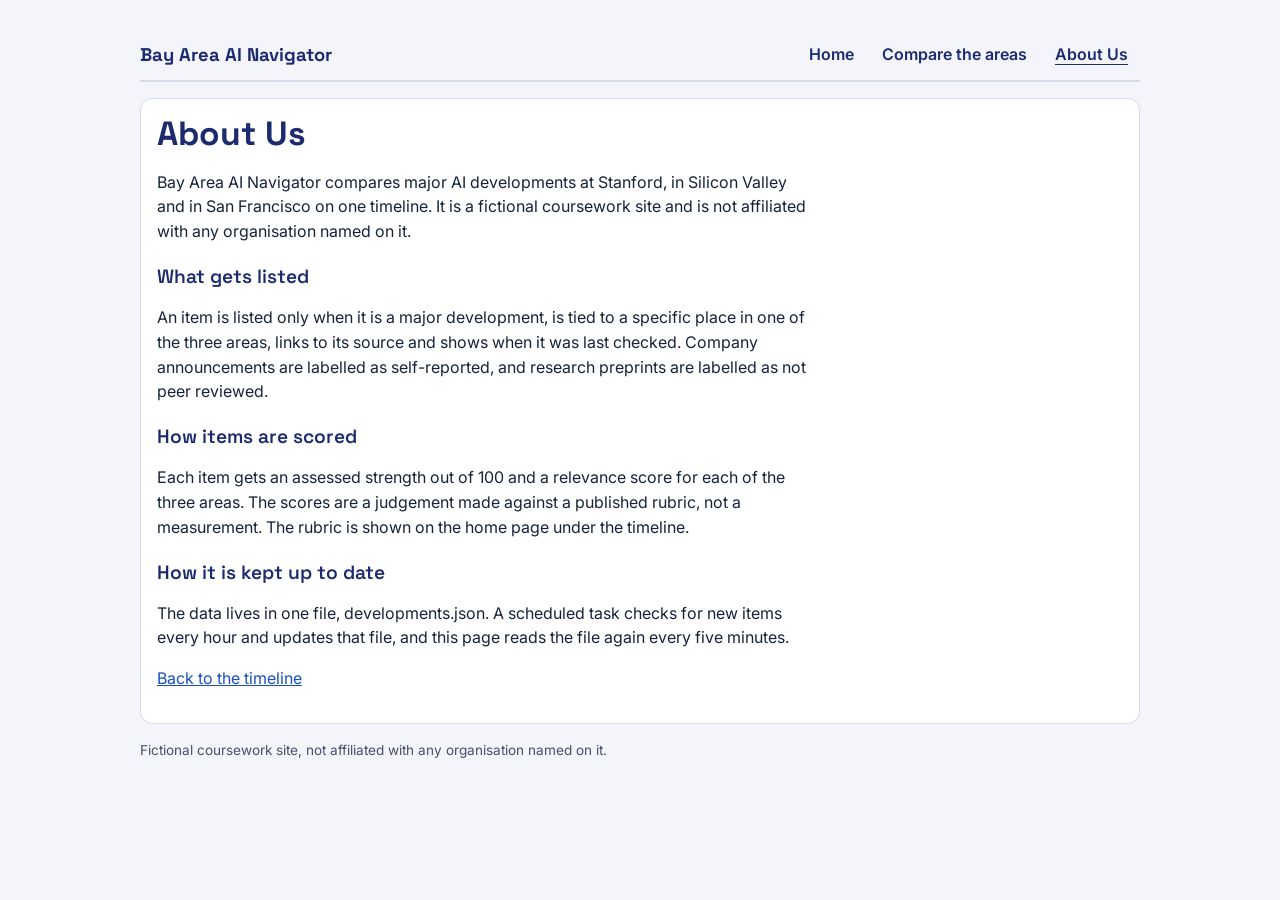
==== about.html @ d7800efb "Add header, clock, menu and About page; move CSS to style.css Co-Authored-By: Claude Sonnet 5.5 <nor" ====
<!DOCTYPE html>
<html lang="en">
<head>
<meta charset="UTF-8">
<meta name="viewport" content="width=device-width, initial-scale=1">
<title>About Us | Bay Area AI Navigator</title>
<meta name="description" content="What Bay Area AI Navigator is, how items are chosen and how they are assessed.">
<link rel="preconnect" href="https://fonts.googleapis.com">
<link rel="stylesheet" href="https://fonts.googleapis.com/css2?family=Inter:wght@400;600&family=Space+Grotesk:wght@600;700&display=swap">
<link rel="stylesheet" href="style.css">
</head>
<body>
<div class="wrap">
<header class="site">
  <div class="logo">Bay Area AI Navigator</div>
  <nav aria-label="Main navigation">
    <a href="index.html">Home</a>
    <a href="index.html#compare-heading">Compare the areas</a>
    <a href="about.html" aria-current="page">About Us</a>
  </nav>
</header>
<main class="panel about">
  <h1 style="margin:0 0 .5rem;font:700 clamp(1.5rem,4vw,2.1rem)/1.15 var(--display);color:var(--brand)">About Us</h1>
  <p>Bay Area AI Navigator compares major AI developments at Stanford, in Silicon Valley and in San Francisco on one timeline. It is a fictional coursework site and is not affiliated with any organisation named on it.</p>
  <h2>What gets listed</h2>
  <p>An item is listed only when it is a major development, is tied to a specific place in one of the three areas, links to its source and shows when it was last checked. Company announcements are labelled as self-reported, and research preprints are labelled as not peer reviewed.</p>
  <h2>How items are scored</h2>
  <p>Each item gets an assessed strength out of 100 and a relevance score for each of the three areas. The scores are a judgement made against a published rubric, not a measurement. The rubric is shown on the home page under the timeline.</p>
  <h2>How it is kept up to date</h2>
  <p>The data lives in one file, developments.json. A scheduled task checks for new items every hour and updates that file, and this page reads the file again every five minutes.</p>
  <p><a href="index.html">Back to the timeline</a></p>
</main>
<p class="foot">Fictional coursework site, not affiliated with any organisation named on it.</p>
</div>
</body>
</html>
---- style.css ----
:root{--bg:#f3f5fa;--surface:#fff;--ink:#17233a;--muted:#46516a;--line:#d5dbe8;--brand:#1c2a70;--on-brand:#fff;--soft:#e4e9f7;--panel:#f7f9fd;
--c-research:#2b3a8f;--c-education:#0b7a75;--c-funding:#a4531a;--c-mobility:#a4161a;--c-public:#6b3fa0;--c-infra:#4b5563;--link:#1a4fc4;
--display:"Space Grotesk",system-ui,sans-serif;--body:Inter,system-ui,"Segoe UI",Arial,sans-serif}
@media (prefers-color-scheme:dark){:root:not([data-theme="light"]){--bg:#0f1424;--surface:#171e33;--ink:#e8ecf8;--muted:#a9b3cc;--line:#2d3757;--brand:#aab8ff;--on-brand:#0f1424;--soft:#26305a;--panel:#1b2340;
--c-research:#8ea0ff;--c-education:#4fd1c5;--c-funding:#f0a35e;--c-mobility:#ff8a8a;--c-public:#c7a2ff;--c-infra:#aab3c4;--link:#8fb4ff;color-scheme:dark}}
:root[data-theme="dark"]{--bg:#0f1424;--surface:#171e33;--ink:#e8ecf8;--muted:#a9b3cc;--line:#2d3757;--brand:#aab8ff;--on-brand:#0f1424;--soft:#26305a;--panel:#1b2340;
--c-research:#8ea0ff;--c-education:#4fd1c5;--c-funding:#f0a35e;--c-mobility:#ff8a8a;--c-public:#c7a2ff;--c-infra:#aab3c4;--link:#8fb4ff;color-scheme:dark}
*{box-sizing:border-box}
body{background:var(--bg);color:var(--ink);font:16px/1.55 var(--body);padding-block:1.5rem 2.5rem;padding-left:max(16px,env(safe-area-inset-left,0px));padding-right:max(16px,env(safe-area-inset-right,0px))}
.wrap{max-width:1000px;margin:0 auto;display:grid;gap:1rem}
header h1{font:700 clamp(1.5rem,4vw,2.1rem)/1.15 var(--display);margin:0 0 .25rem;color:var(--brand);text-wrap:balance}
header p{margin:0;color:var(--muted);max-width:65ch}
.panel{background:var(--surface);border:1px solid var(--line);border-radius:12px;padding:1rem;min-width:0}
a{color:var(--link)}
#status,#summary{min-height:1.5em;margin:.25rem 0;color:var(--muted)}
.group{display:flex;flex-wrap:wrap;gap:.5rem;margin:.6rem 0}
button{font:inherit}
#controls button{min-height:44px;padding:.25rem .9rem;border:2px solid var(--brand);border-radius:22px;background:transparent;color:var(--brand);cursor:pointer;display:inline-flex;align-items:center;gap:.4rem}
#controls button[aria-pressed="true"]{background:var(--brand);color:var(--on-brand)}
#controls button:hover{background:var(--soft)} #controls button[aria-pressed="true"]:hover{background:var(--brand)}
#controls button:focus-visible,button.dot:focus-visible,a:focus-visible{outline:3px solid var(--ink);outline-offset:2px}
.mark{display:inline-block;width:18px;height:18px;flex:none}
.mark.circle{border-radius:50%}.mark.square{border-radius:2px}
.mark.diamond{clip-path:polygon(50% 0,100% 50%,50% 100%,0 50%)}.mark.triangle{clip-path:polygon(50% 0,100% 100%,0 100%)}
.mark.hexagon{clip-path:polygon(25% 0,75% 0,100% 50%,75% 100%,25% 100%,0 50%)}
.mark.cross{clip-path:polygon(35% 0,65% 0,65% 35%,100% 35%,100% 65%,65% 65%,65% 100%,35% 100%,35% 65%,0 65%,0 35%,35% 35%)}
#controls button[aria-pressed="true"] .mark{box-shadow:0 0 0 2px var(--on-brand)}
#timeline{margin-top:.75rem}
#axis{position:relative;height:1.6rem;margin-left:8.5rem}
#axis .tick{position:absolute;transform:translateX(-2px);font-size:.8rem;color:var(--muted);border-left:1px solid var(--line);padding-left:4px;white-space:nowrap}
#axis .tick.end{transform:translateX(calc(-100% + 2px));border-left:0;border-right:1px solid var(--line);padding-left:0;padding-right:4px}
.lane{display:grid;grid-template-columns:8.5rem 1fr;border-top:1px solid var(--line);align-items:start}
.lane-label{font:600 1rem var(--display);color:var(--brand);padding:.75rem .5rem .5rem 0}
.track{position:relative;min-height:48px}
.track .grid{position:absolute;top:0;bottom:0;width:1px;background:var(--line);opacity:.6}
button.dot{position:absolute;width:44px;height:44px;border:0;background:transparent;padding:0;margin:2px 0;cursor:pointer;display:flex;align-items:center;justify-content:center;border-radius:50%}
button.dot .mark{width:22px;height:22px}
button.dot:hover{background:var(--soft)} button.dot[aria-pressed="true"]{background:var(--soft);box-shadow:0 0 0 2px var(--brand)}
button.dot.dim{opacity:.3}
#detail{margin-top:1rem;padding:1rem;border:1px solid var(--line);border-radius:10px;background:var(--panel)}
#detail h3{margin:0 0 .25rem;font:600 1.1rem var(--display);color:var(--brand)} #detail p{margin:.25rem 0}
#list h3{font:600 1.1rem var(--display);color:var(--brand);margin:1rem 0 .25rem} #list ul{padding-left:1.25rem;margin:.25rem 0}
 #rubric{margin-top:1rem;color:var(--muted)} #rubric summary{cursor:pointer;color:var(--link);min-height:44px;display:flex;align-items:center} #rubric p{margin:.35rem 0;font-size:.92rem}
.foot{color:var(--muted);font-size:.85rem;margin:0}
@media (max-width:700px){#timeline{display:none}#views{display:none!important}}
@media (prefers-reduced-motion:no-preference){button{transition:background .15s}}
.site{display:flex;flex-wrap:wrap;justify-content:space-between;align-items:center;gap:.25rem .75rem;border-bottom:2px solid var(--line);padding-bottom:.25rem}
.logo{font:700 1.15rem var(--display);color:var(--brand)}
nav{display:flex;flex-wrap:wrap;gap:.25rem}
nav a{display:inline-flex;align-items:center;min-height:44px;padding:0 .75rem;color:var(--brand);text-decoration:none;font-weight:600;border-radius:8px}
nav a:hover{background:var(--soft)} nav a[aria-current="page"]{text-decoration:underline;text-underline-offset:4px}
.datetime{font:600 clamp(1.05rem,3vw,1.4rem) var(--display);color:var(--brand);margin:.5rem 0 .75rem}
.about h2{margin:1.25rem 0 .25rem;font:600 1.2rem var(--display);color:var(--brand)} .about p,.about li{max-width:65ch}
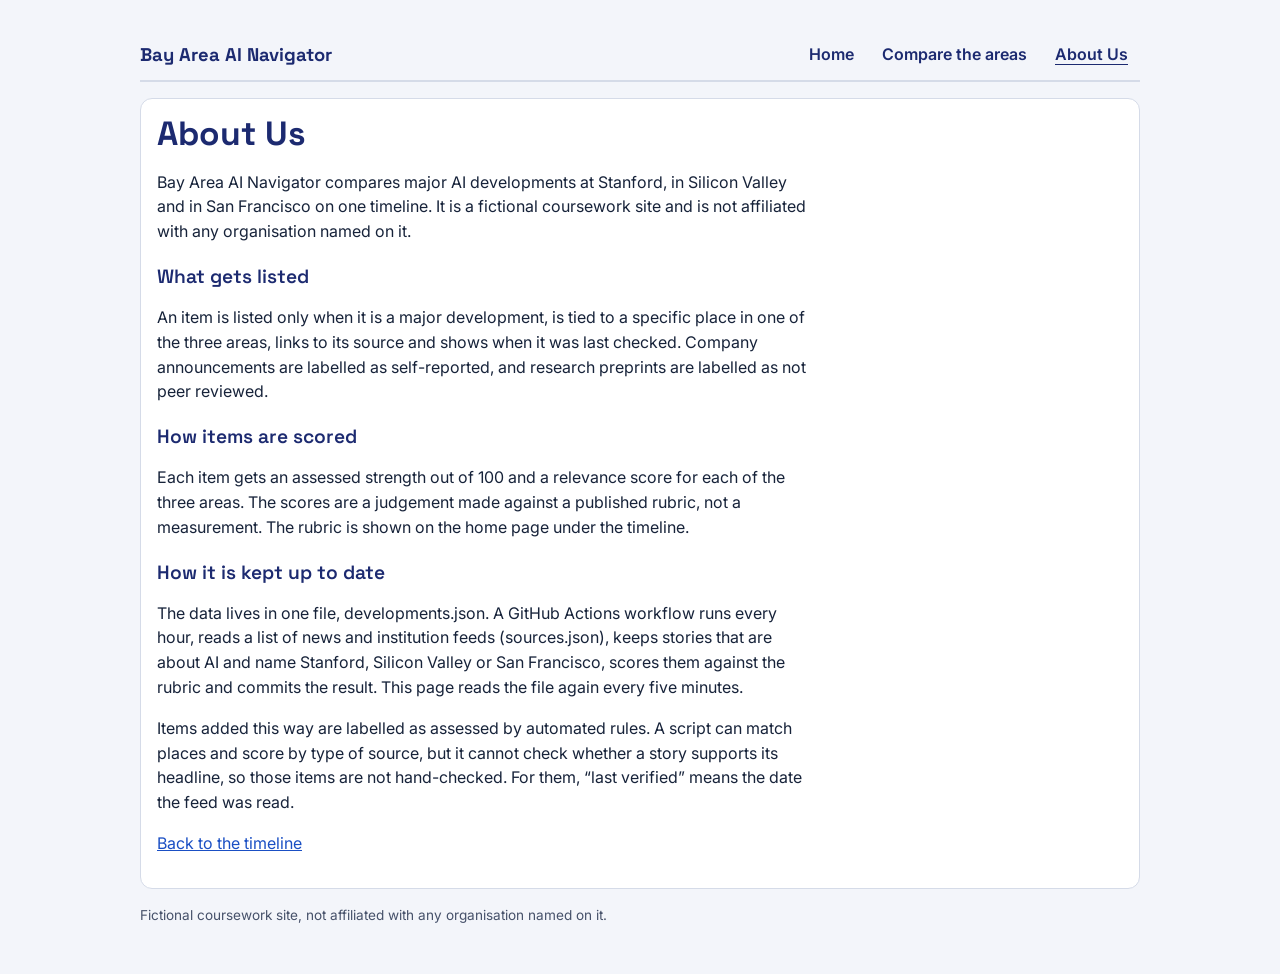
==== commit 5800134b: "Add GitHub Actions hourly updater (rules-based) with feed list, tests and automated-item label Co-Au" ====
--- a/about.html
+++ b/about.html
@@ -27,7 +27,8 @@
   <h2>How items are scored</h2>
   <p>Each item gets an assessed strength out of 100 and a relevance score for each of the three areas. The scores are a judgement made against a published rubric, not a measurement. The rubric is shown on the home page under the timeline.</p>
   <h2>How it is kept up to date</h2>
-  <p>The data lives in one file, developments.json. A scheduled task checks for new items every hour and updates that file, and this page reads the file again every five minutes.</p>
+  <p>The data lives in one file, developments.json. A GitHub Actions workflow runs every hour, reads a list of news and institution feeds (sources.json), keeps stories that are about AI and name Stanford, Silicon Valley or San Francisco, scores them against the rubric and commits the result. This page reads the file again every five minutes.</p>
+  <p>Items added this way are labelled as assessed by automated rules. A script can match places and score by type of source, but it cannot check whether a story supports its headline, so those items are not hand-checked. For them, &ldquo;last verified&rdquo; means the date the feed was read.</p>
   <p><a href="index.html">Back to the timeline</a></p>
 </main>
 <p class="foot">Fictional coursework site, not affiliated with any organisation named on it.</p>
--- a/style.css
+++ b/style.css
@@ -18,7 +18,7 @@
 #controls button{min-height:44px;padding:.25rem .9rem;border:2px solid var(--brand);border-radius:22px;background:transparent;color:var(--brand);cursor:pointer;display:inline-flex;align-items:center;gap:.4rem}
 #controls button[aria-pressed="true"]{background:var(--brand);color:var(--on-brand)}
 #controls button:hover{background:var(--soft)} #controls button[aria-pressed="true"]:hover{background:var(--brand)}
-#controls button:focus-visible,button.dot:focus-visible,a:focus-visible{outline:3px solid var(--ink);outline-offset:2px}
+#controls button:focus-visible,button.dot:focus-visible,a:focus-visible,#rubric summary:focus-visible{outline:3px solid var(--ink);outline-offset:2px}
 .mark{display:inline-block;width:18px;height:18px;flex:none}
 .mark.circle{border-radius:50%}.mark.square{border-radius:2px}
 .mark.diamond{clip-path:polygon(50% 0,100% 50%,50% 100%,0 50%)}.mark.triangle{clip-path:polygon(50% 0,100% 100%,0 100%)}
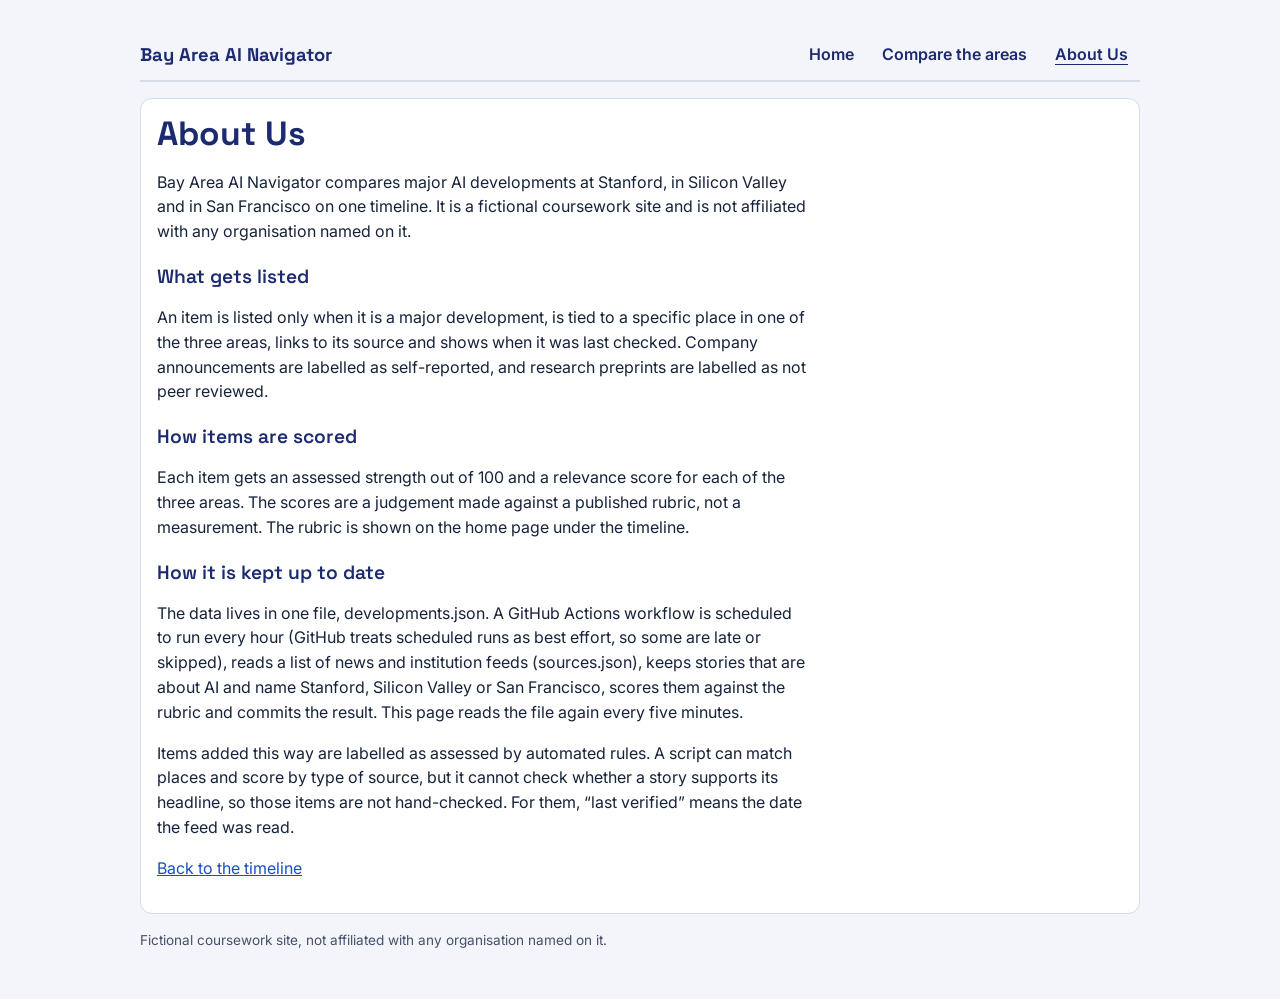
==== commit 5fb78126: "Soften hourly claim; add Y Combinator blog feed Co-Authored-By: Claude Sonnet 5.5 <noreply@anthropic" ====
--- a/about.html
+++ b/about.html
@@ -27,7 +27,7 @@
   <h2>How items are scored</h2>
   <p>Each item gets an assessed strength out of 100 and a relevance score for each of the three areas. The scores are a judgement made against a published rubric, not a measurement. The rubric is shown on the home page under the timeline.</p>
   <h2>How it is kept up to date</h2>
-  <p>The data lives in one file, developments.json. A GitHub Actions workflow runs every hour, reads a list of news and institution feeds (sources.json), keeps stories that are about AI and name Stanford, Silicon Valley or San Francisco, scores them against the rubric and commits the result. This page reads the file again every five minutes.</p>
+  <p>The data lives in one file, developments.json. A GitHub Actions workflow is scheduled to run every hour (GitHub treats scheduled runs as best effort, so some are late or skipped), reads a list of news and institution feeds (sources.json), keeps stories that are about AI and name Stanford, Silicon Valley or San Francisco, scores them against the rubric and commits the result. This page reads the file again every five minutes.</p>
   <p>Items added this way are labelled as assessed by automated rules. A script can match places and score by type of source, but it cannot check whether a story supports its headline, so those items are not hand-checked. For them, &ldquo;last verified&rdquo; means the date the feed was read.</p>
   <p><a href="index.html">Back to the timeline</a></p>
 </main>
